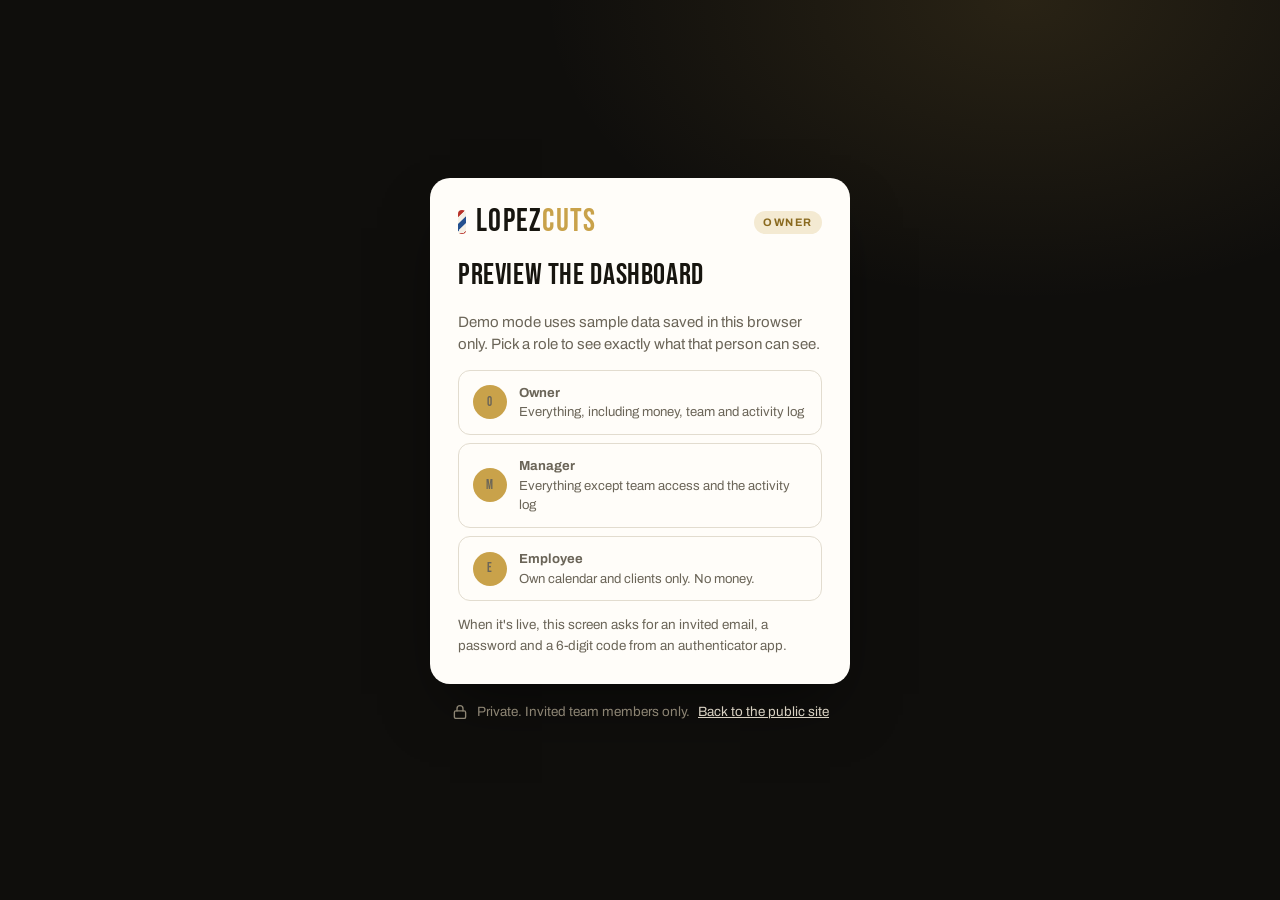
==== owner/index.html @ 8907aaf9 "Lopezcuts booking site and owner dashboard Public booking site, private owner dashboard, Supabase sc" ====
<!DOCTYPE html>
<html lang="en">
<head>
<meta charset="UTF-8">
<meta name="viewport" content="width=device-width, initial-scale=1, viewport-fit=cover">
<title>Lopezcuts Owner</title>
<meta name="claude:viewport-fit-sides" content="cover">
<meta name="robots" content="noindex, nofollow">
<meta name="referrer" content="no-referrer">
<meta name="theme-color" content="#0f0e0c">
<link rel="icon" href="data:image/svg+xml,%3Csvg xmlns='http://www.w3.org/2000/svg' viewBox='0 0 32 32'%3E%3Crect width='32' height='32' rx='7' fill='%230f0e0c'/%3E%3Ctext x='16' y='23' font-family='Impact,sans-serif' font-size='19' text-anchor='middle' fill='%23c9a24a'%3ELC%3C/text%3E%3C/svg%3E">
<link rel="preconnect" href="https://fonts.googleapis.com">
<link rel="preconnect" href="https://fonts.gstatic.com" crossorigin>
<link rel="stylesheet" href="https://fonts.googleapis.com/css2?family=Archivo:wght@400;500;600;700&family=Bebas+Neue&display=swap">
<link rel="stylesheet" href="../assets/css/owner.css">
</head>
<body>
<svg width="0" height="0" style="position:absolute" aria-hidden="true">
  <symbol id="i-today" viewBox="0 0 24 24"><circle cx="12" cy="12" r="4"/><path d="M12 2.5v2M12 19.5v2M2.5 12h2M19.5 12h2M5.3 5.3l1.4 1.4M17.3 17.3l1.4 1.4M5.3 18.7l1.4-1.4M17.3 6.7l1.4-1.4"/></symbol>
  <symbol id="i-cal" viewBox="0 0 24 24"><path d="M7 3v3M17 3v3M4 9h16M5 5h14a1 1 0 0 1 1 1v13a1 1 0 0 1-1 1H5a1 1 0 0 1-1-1V6a1 1 0 0 1 1-1Z"/></symbol>
  <symbol id="i-users" viewBox="0 0 24 24"><circle cx="9" cy="8" r="3.5"/><path d="M2.5 20c.6-3.6 3.2-5.5 6.5-5.5s5.9 1.9 6.5 5.5M16 4.8a3.5 3.5 0 0 1 0 6.4M18 14.8c2 .7 3.2 2.4 3.5 5.2"/></symbol>
  <symbol id="i-money" viewBox="0 0 24 24"><rect x="2.5" y="6" width="19" height="12" rx="2"/><circle cx="12" cy="12" r="2.6"/><path d="M6 9.5v5M18 9.5v5"/></symbol>
  <symbol id="i-star" viewBox="0 0 24 24"><path d="m12 3.5 2.6 5.3 5.9.9-4.3 4.1 1 5.8L12 16.8l-5.2 2.8 1-5.8-4.3-4.1 5.9-.9L12 3.5Z"/></symbol>
  <symbol id="i-image" viewBox="0 0 24 24"><rect x="3" y="4" width="18" height="16" rx="2"/><circle cx="9" cy="9.5" r="1.8"/><path d="m21 16-5-5-9 9"/></symbol>
  <symbol id="i-box" viewBox="0 0 24 24"><path d="m3.5 7.5 8.5-4 8.5 4v9l-8.5 4-8.5-4v-9Z"/><path d="m3.5 7.5 8.5 4 8.5-4M12 11.5v9"/></symbol>
  <symbol id="i-gear" viewBox="0 0 24 24"><circle cx="12" cy="12" r="3"/><path d="M19.4 15a1.7 1.7 0 0 0 .3 1.8l.1.1a2 2 0 1 1-2.8 2.8l-.1-.1a1.7 1.7 0 0 0-1.8-.3 1.7 1.7 0 0 0-1 1.5V21a2 2 0 1 1-4 0v-.1a1.7 1.7 0 0 0-1.1-1.5 1.7 1.7 0 0 0-1.8.3l-.1.1a2 2 0 1 1-2.8-2.8l.1-.1a1.7 1.7 0 0 0 .3-1.8 1.7 1.7 0 0 0-1.5-1H3a2 2 0 1 1 0-4h.1a1.7 1.7 0 0 0 1.5-1.1 1.7 1.7 0 0 0-.3-1.8l-.1-.1a2 2 0 1 1 2.8-2.8l.1.1a1.7 1.7 0 0 0 1.8.3H9a1.7 1.7 0 0 0 1-1.5V3a2 2 0 1 1 4 0v.1a1.7 1.7 0 0 0 1 1.5 1.7 1.7 0 0 0 1.8-.3l.1-.1a2 2 0 1 1 2.8 2.8l-.1.1a1.7 1.7 0 0 0-.3 1.8V9a1.7 1.7 0 0 0 1.5 1H21a2 2 0 1 1 0 4h-.1a1.7 1.7 0 0 0-1.5 1Z"/></symbol>
  <symbol id="i-plus" viewBox="0 0 24 24"><path d="M12 5v14M5 12h14"/></symbol>
  <symbol id="i-x" viewBox="0 0 24 24"><path d="M6 6l12 12M18 6 6 18"/></symbol>
  <symbol id="i-check" viewBox="0 0 24 24"><path d="m5 12.5 4.5 4.5L19 7.5"/></symbol>
  <symbol id="i-left" viewBox="0 0 24 24"><path d="m15 6-6 6 6 6"/></symbol>
  <symbol id="i-right" viewBox="0 0 24 24"><path d="m9 6 6 6-6 6"/></symbol>
  <symbol id="i-msg" viewBox="0 0 24 24"><path d="M4 5h16v11H8l-4 4V5Z"/></symbol>
  <symbol id="i-copy" viewBox="0 0 24 24"><rect x="8" y="8" width="12" height="12" rx="2"/><path d="M16 8V5a1 1 0 0 0-1-1H5a1 1 0 0 0-1 1v10a1 1 0 0 0 1 1h3"/></symbol>
  <symbol id="i-lock" viewBox="0 0 24 24"><rect x="4.5" y="10.5" width="15" height="10" rx="2"/><path d="M8 10.5V7.5a4 4 0 0 1 8 0v3"/></symbol>
  <symbol id="i-shield" viewBox="0 0 24 24"><path d="M12 3 4.5 6v5.5c0 4.5 3.2 8 7.5 9.5 4.3-1.5 7.5-5 7.5-9.5V6L12 3Z"/><path d="m9 12 2 2 4-4"/></symbol>
  <symbol id="i-out" viewBox="0 0 24 24"><path d="M15 4h4a1 1 0 0 1 1 1v14a1 1 0 0 1-1 1h-4M10 17l5-5-5-5M15 12H4"/></symbol>
  <symbol id="i-search" viewBox="0 0 24 24"><circle cx="11" cy="11" r="6.5"/><path d="m20 20-4.2-4.2"/></symbol>
  <symbol id="i-alert" viewBox="0 0 24 24"><path d="M12 4 2.5 20h19L12 4Z"/><path d="M12 10v4M12 17v.1"/></symbol>
  <symbol id="i-down" viewBox="0 0 24 24"><path d="M12 4v12M6 11l6 6 6-6M5 20h14"/></symbol>
  <symbol id="i-up" viewBox="0 0 24 24"><path d="m6 15 6-6 6 6"/></symbol>
  <symbol id="i-dn" viewBox="0 0 24 24"><path d="m6 9 6 6 6-6"/></symbol>
  <symbol id="i-cake" viewBox="0 0 24 24"><path d="M4 21h16v-8a2 2 0 0 0-2-2H6a2 2 0 0 0-2 2v8ZM4 16c2 1.5 3 1.5 4 0s2-1.5 4 0 3 1.5 4 0 2-1.5 4 0M12 11V7M12 4.5v.1"/></symbol>
  <symbol id="i-trash" viewBox="0 0 24 24"><path d="M4 7h16M10 11v6M14 11v6M6 7l1 13h10l1-13M9 7V4h6v3"/></symbol>
  <symbol id="i-clock" viewBox="0 0 24 24"><circle cx="12" cy="12" r="8.5"/><path d="M12 7.5V12l3 2"/></symbol>
  <symbol id="i-menu" viewBox="0 0 24 24"><path d="M4 7h16M4 12h16M4 17h16"/></symbol>
</svg>

<!-- AUTH -->
<div class="auth" id="auth" hidden>
  <div class="auth-card">
    <div class="auth-brand"><span class="pole-mini" aria-hidden="true"></span>Lopez<b>cuts</b><span class="auth-tag">Owner</span></div>
    <div id="authBody"></div>
  </div>
  <p class="auth-foot"><svg class="ic"><use href="#i-lock"/></svg>Private. Invited team members only. <a href="../">Back to the public site</a></p>
</div>

<!-- APP -->
<div class="app" id="app" hidden>
  <aside class="side" id="side">
    <div class="side-brand"><span class="pole-mini" aria-hidden="true"></span>Lopez<b>cuts</b></div>
    <nav class="side-nav" id="sideNav" aria-label="Sections"></nav>
    <div class="side-me" id="sideMe"></div>
  </aside>
  <div class="main">
    <header class="top">
      <div class="top-left">
        <h1 id="viewTitle">Today</h1>
        <span class="top-date" id="topDate"></span>
      </div>
      <div class="top-right">
        <label class="search" for="globalSearch"><svg class="ic"><use href="#i-search"/></svg><input id="globalSearch" type="search" placeholder="Find a client" autocomplete="off"></label>
        <button class="btn gold" type="button" id="newBooking"><svg class="ic"><use href="#i-plus"/></svg><span>New booking</span></button>
      </div>
    </header>
    <div class="banner" id="banner" hidden></div>
    <main class="view" id="view" tabindex="-1"></main>
  </div>
  <nav class="tabbar" id="tabbar" aria-label="Sections"></nav>
</div>

<dialog class="modal" id="modal"><div class="modal-card"><div class="modal-head"><h2 id="modalTitle"></h2><button class="icon-btn" type="button" id="modalClose" aria-label="Close"><svg class="ic"><use href="#i-x"/></svg></button></div><div class="modal-body" id="modalBody"></div></div></dialog>
<dialog class="drawer" id="drawer"><div class="drawer-card"><div class="modal-head"><h2 id="drawerTitle"></h2><button class="icon-btn" type="button" id="drawerClose" aria-label="Close"><svg class="ic"><use href="#i-x"/></svg></button></div><div class="drawer-body" id="drawerBody"></div></div></dialog>
<div class="toast" id="toast" role="status" hidden></div>

<script src="../assets/js/config.js"></script>
<script src="../assets/js/api.js"></script>
<script src="../assets/js/owner.js"></script>
</body>
</html>
---- assets/css/owner.css ----
/* Lopezcuts owner dashboard
   Layout: dark sidebar (desktop) / bottom tab bar (phone), a sticky top bar,
   and one scrolling work area. Drawers slide in from the right for details. */
:root {
  --bg: #f1eee7; --surface: #fffdf9; --surface-2: #f7f3ea; --ink: #17150f; --muted: #6b6558; --line: #e2dccf;
  --side: #0f0e0c; --side-2: #1b1915; --side-text: #d9d2c3; --side-muted: #8d8574;
  --gold: #c9a24a; --gold-hi: #e3c47a; --gold-text: #8a6a1f; --gold-soft: #f4ead2; --on-gold: #17130a;
  --good: #2b7a4b; --good-soft: #e0f0e6; --warn: #9a6300; --warn-soft: #fbefd6; --bad: #b0372b; --bad-soft: #f8e1de; --info: #2c5a94; --info-soft: #e1eaf6;
  --open: #fffdf9; --closed: #ece7dc;
  --shadow: 0 1px 2px rgb(30 24 10 / 5%), 0 8px 24px rgb(30 24 10 / 7%);
  --display: 'Bebas Neue', 'Oswald', Impact, 'Arial Narrow', sans-serif;
  --body: 'Archivo', system-ui, -apple-system, 'Segoe UI', Roboto, sans-serif;
  --ease: cubic-bezier(.2, .7, .2, 1);
  color-scheme: light;
}
@media (prefers-color-scheme: dark) { :root:not([data-theme="light"]) {
  --bg: #100f0d; --surface: #1a1915; --surface-2: #211f1a; --ink: #f0ebe0; --muted: #a39c8d; --line: #2e2b25;
  --gold-text: #dcbb6b; --gold-soft: #33291a;
  --good: #67c48e; --good-soft: #1a2e22; --warn: #e4a948; --warn-soft: #33270f; --bad: #ec7366; --bad-soft: #351b18; --info: #86aee6; --info-soft: #1a2638;
  --open: #1a1915; --closed: #131210; --shadow: 0 1px 2px rgb(0 0 0 / 30%), 0 10px 26px rgb(0 0 0 / 35%); color-scheme: dark; } }
:root[data-theme="dark"] {
  --bg: #100f0d; --surface: #1a1915; --surface-2: #211f1a; --ink: #f0ebe0; --muted: #a39c8d; --line: #2e2b25;
  --gold-text: #dcbb6b; --gold-soft: #33291a;
  --good: #67c48e; --good-soft: #1a2e22; --warn: #e4a948; --warn-soft: #33270f; --bad: #ec7366; --bad-soft: #351b18; --info: #86aee6; --info-soft: #1a2638;
  --open: #1a1915; --closed: #131210; --shadow: 0 1px 2px rgb(0 0 0 / 30%), 0 10px 26px rgb(0 0 0 / 35%); color-scheme: dark; }

*, *::before, *::after { box-sizing: border-box; }
html, body { height: 100%; }
body { margin: 0; background: var(--bg); color: var(--ink); font: 400 15px/1.5 var(--body); -webkit-font-smoothing: antialiased; }
body::before { content: ""; position: fixed; inset: 0 0 auto; height: env(safe-area-inset-top, 0px); z-index: 60; background: var(--side); }
[hidden] { display: none !important; }
h1, h2, h3 { margin: 0; font-weight: 400; font-family: var(--display); letter-spacing: .02em; line-height: 1; text-wrap: balance; }
p { margin: 0; }
a { color: var(--gold-text); }
button { font: inherit; color: inherit; }
:focus-visible { outline: 2px solid var(--gold); outline-offset: 2px; border-radius: 6px; }
.ic { width: 18px; height: 18px; fill: none; stroke: currentColor; stroke-width: 1.8; stroke-linecap: round; stroke-linejoin: round; flex: none; }
.num { font-variant-numeric: tabular-nums; }
.muted { color: var(--muted); }
.small { font-size: .84rem; }
.pole-mini { width: 8px; height: 24px; border-radius: 4px; display: inline-block; background: repeating-linear-gradient(135deg, #b8322a 0 5px, #f4f0e6 5px 10px, #24508f 10px 15px, #f4f0e6 15px 20px); background-size: 100% 23.1px; animation: pole 1.6s linear infinite; }
@keyframes pole { to { background-position: 0 23.1px; } }

/* ---------- Buttons & inputs ---------- */
.btn { display: inline-flex; align-items: center; justify-content: center; gap: 8px; border: 1px solid var(--line); background: var(--surface); color: var(--ink); font-weight: 600; font-size: .9rem; padding: 9px 14px; border-radius: 10px; cursor: pointer; text-decoration: none; white-space: nowrap; transition: background-color .15s, border-color .15s, transform .15s var(--ease); }
.btn:hover { border-color: var(--gold); }
.btn:active { transform: scale(.98); }
.btn[disabled] { opacity: .5; cursor: not-allowed; }
.btn.gold { background: var(--gold); border-color: var(--gold); color: var(--on-gold); }
.btn.gold:hover { background: var(--gold-hi); border-color: var(--gold-hi); }
.btn.dark { background: var(--ink); color: var(--bg); border-color: var(--ink); }
.btn.ghost { background: transparent; border-color: transparent; }
.btn.ghost:hover { background: var(--surface-2); border-color: var(--line); }
.btn.danger { color: var(--bad); }
.btn.danger.armed { background: var(--bad); border-color: var(--bad); color: #fff; }
.btn.good { color: var(--good); }
.btn.sm { padding: 6px 10px; font-size: .82rem; border-radius: 8px; }
.btn.block { width: 100%; }
.icon-btn { width: 36px; height: 36px; border-radius: 10px; border: 1px solid var(--line); background: var(--surface); display: grid; place-items: center; cursor: pointer; flex: none; color: var(--ink); }
.icon-btn:hover { border-color: var(--gold); }
.f { display: grid; gap: 5px; font-size: .82rem; font-weight: 600; color: var(--muted); min-width: 0; }
.f input, .f select, .f textarea, input.inp, select.inp { font: 400 .95rem/1.3 var(--body); color: var(--ink); background: var(--surface); border: 1px solid var(--line); border-radius: 10px; padding: 10px 12px; width: 100%; min-width: 0; transition: border-color .15s, box-shadow .15s; }
.f input:focus, .f select:focus, .f textarea:focus, .inp:focus { outline: none; border-color: var(--gold); box-shadow: 0 0 0 3px rgb(201 162 74 / 20%); }
.f textarea { min-height: 80px; resize: vertical; }
.f .hint { font-weight: 400; font-size: .78rem; }
.row { display: flex; gap: 10px; flex-wrap: wrap; align-items: center; }
.row > .f { flex: 1 1 140px; }
.between { justify-content: space-between; }
.stack { display: grid; gap: 12px; }
.grid2 { display: grid; grid-template-columns: minmax(0, 1.35fr) minmax(0, 1fr); gap: 18px; align-items: start; }
.grid3 { display: grid; grid-template-columns: repeat(3, minmax(0, 1fr)); gap: 18px; align-items: start; }
@media (max-width: 1080px) { .grid2, .grid3 { grid-template-columns: minmax(0, 1fr); } }
.toggle { display: inline-flex; align-items: center; gap: 10px; cursor: pointer; font-weight: 500; color: var(--ink); font-size: .9rem; }
.toggle input { appearance: none; width: 38px; height: 22px; border-radius: 999px; background: var(--line); position: relative; cursor: pointer; transition: background-color .2s; flex: none; margin: 0; }
.toggle input::after { content: ""; position: absolute; top: 3px; left: 3px; width: 16px; height: 16px; border-radius: 50%; background: #fff; transition: transform .2s var(--ease); box-shadow: 0 1px 2px rgb(0 0 0 / 25%); }
.toggle input:checked { background: var(--gold); }
.toggle input:checked::after { transform: translateX(16px); }
.chips { display: flex; flex-wrap: wrap; gap: 6px; }
.chip { border: 1px solid var(--line); background: var(--surface); padding: 6px 12px; border-radius: 999px; font-size: .84rem; font-weight: 600; cursor: pointer; color: var(--ink); transition: background-color .15s, border-color .15s; }
.chip:hover { border-color: var(--gold); }
.chip[aria-pressed="true"] { background: var(--ink); color: var(--bg); border-color: var(--ink); }
.chip .ct { opacity: .6; margin-left: 4px; font-weight: 500; }

/* ---------- Pills ---------- */
.pill { display: inline-flex; align-items: center; gap: 5px; font-size: .72rem; font-weight: 700; letter-spacing: .04em; text-transform: uppercase; padding: 4px 8px; border-radius: 999px; background: var(--surface-2); color: var(--muted); white-space: nowrap; }
.pill::before { content: ""; width: 6px; height: 6px; border-radius: 50%; background: currentColor; }
.pill.booked { background: var(--info-soft); color: var(--info); }
.pill.confirmed { background: var(--good-soft); color: var(--good); }
.pill.completed { background: var(--surface-2); color: var(--muted); }
.pill.no_show { background: var(--bad-soft); color: var(--bad); }
.pill.cancelled { background: var(--surface-2); color: var(--muted); text-decoration: line-through; }
.pill.gold { background: var(--gold-soft); color: var(--gold-text); }
.pill.warn { background: var(--warn-soft); color: var(--warn); }
.pill.plain::before { display: none; }

/* ---------- Auth ---------- */
.auth { min-height: 100%; display: flex; flex-direction: column; align-items: center; justify-content: center; gap: 18px; padding: 32px max(16px, env(safe-area-inset-right, 0px)) 32px max(16px, env(safe-area-inset-left, 0px)); background: radial-gradient(800px 500px at 80% 0%, rgb(201 162 74 / 14%), transparent 60%), var(--side); color: var(--side-text); }
.auth-card { width: min(420px, 100%); background: var(--surface); color: var(--ink); border-radius: 20px; padding: 28px; box-shadow: 0 30px 60px -20px rgb(0 0 0 / 60%); animation: rise .5s var(--ease); }
@keyframes rise { from { opacity: 0; transform: translateY(16px); } }
.auth-brand { display: flex; align-items: center; gap: 10px; font: 400 2rem/1 var(--display); letter-spacing: .04em; margin-bottom: 22px; }
.auth-brand b { color: var(--gold); font-weight: 400; margin-left: -10px; }
.auth-tag { margin-left: auto; font: 700 .68rem/1 var(--body); letter-spacing: .14em; text-transform: uppercase; background: var(--gold-soft); color: var(--gold-text); padding: 6px 9px; border-radius: 999px; }
.auth h2 { font-size: 1.9rem; margin-bottom: 6px; }
.auth-card .stack { gap: 14px; }
.auth-foot { display: flex; align-items: center; gap: 8px; font-size: .84rem; color: var(--side-muted); text-align: center; flex-wrap: wrap; justify-content: center; }
.auth-foot a { color: var(--side-text); }
.err { background: var(--bad-soft); color: var(--bad); padding: 10px 12px; border-radius: 10px; font-size: .88rem; font-weight: 500; }
.okmsg { background: var(--good-soft); color: var(--good); padding: 10px 12px; border-radius: 10px; font-size: .88rem; font-weight: 500; }
.role-pick { display: grid; gap: 8px; }
.role-pick button { display: flex; gap: 12px; align-items: center; text-align: left; border: 1px solid var(--line); background: var(--surface); padding: 12px 14px; border-radius: 12px; cursor: pointer; transition: border-color .15s, transform .15s var(--ease); }
.role-pick button:hover { border-color: var(--gold); transform: translateY(-1px); }
.role-pick b { display: block; }
.role-pick span { font-size: .82rem; color: var(--muted); }
.qr { display: grid; place-items: center; background: #fff; border-radius: 14px; padding: 12px; border: 1px solid var(--line); }
.qr img { width: 180px; height: 180px; }
.secret { font: 600 .85rem/1.4 ui-monospace, Menlo, Consolas, monospace; word-break: break-all; background: var(--surface-2); padding: 8px 10px; border-radius: 8px; }
.code-input { font: 600 1.6rem/1 ui-monospace, Menlo, Consolas, monospace !important; letter-spacing: .4em; text-align: center; }
.divider { display: flex; align-items: center; gap: 10px; color: var(--muted); font-size: .8rem; }
.divider::before, .divider::after { content: ""; height: 1px; background: var(--line); flex: 1; }

/* ---------- Shell ---------- */
.app { display: grid; grid-template-columns: 232px minmax(0, 1fr); min-height: 100%; }
.side { position: sticky; top: 0; height: 100vh; height: 100dvh; background: var(--side); color: var(--side-text); display: flex; flex-direction: column; padding: calc(20px + env(safe-area-inset-top, 0px)) 14px 16px max(14px, env(safe-area-inset-left, 0px)); }
.side-brand { display: flex; align-items: center; gap: 10px; font: 400 1.8rem/1 var(--display); letter-spacing: .04em; padding: 0 8px 22px; color: #f3efe6; }
.side-brand b { color: var(--gold); font-weight: 400; margin-left: -10px; }
.side-nav { display: grid; gap: 2px; }
.side-nav button { display: flex; align-items: center; gap: 12px; width: 100%; background: none; border: 0; color: var(--side-muted); padding: 10px 10px; border-radius: 10px; cursor: pointer; font-weight: 500; font-size: .93rem; text-align: left; transition: background-color .15s, color .15s; position: relative; }
.side-nav button:hover { color: #f3efe6; background: var(--side-2); }
.side-nav button[aria-current="page"] { color: #f3efe6; background: var(--side-2); }
.side-nav button[aria-current="page"]::before { content: ""; position: absolute; left: -14px; top: 9px; bottom: 9px; width: 3px; border-radius: 0 3px 3px 0; background: var(--gold); }
.side-nav button[aria-current="page"] .ic { color: var(--gold); }
.side-nav .count { margin-left: auto; background: var(--gold); color: var(--on-gold); font-size: .7rem; font-weight: 700; border-radius: 999px; padding: 1px 7px; }
.side-me { margin-top: auto; border-top: 1px solid #2a2722; padding-top: 14px; display: grid; gap: 10px; }
.me-row { display: flex; align-items: center; gap: 10px; padding: 0 6px; min-width: 0; }
.avatar { width: 34px; height: 34px; border-radius: 50%; display: grid; place-items: center; background: var(--gold); color: var(--on-gold); font: 400 1.05rem/1 var(--display); flex: none; letter-spacing: .02em; }
.me-row .nm { color: #f3efe6; font-weight: 600; font-size: .88rem; overflow: hidden; text-overflow: ellipsis; white-space: nowrap; }
.me-row .rl { font-size: .74rem; color: var(--side-muted); text-transform: capitalize; }
.side-me .btn { background: transparent; border-color: #2e2b25; color: var(--side-text); }
.side-me .btn:hover { border-color: var(--gold); }

.main { min-width: 0; display: flex; flex-direction: column; }
.top { position: sticky; top: env(safe-area-inset-top, 0px); z-index: 20; display: flex; align-items: center; justify-content: space-between; gap: 14px; padding: 14px max(22px, env(safe-area-inset-right, 0px)) 14px 22px; background: color-mix(in srgb, var(--bg) 88%, transparent); backdrop-filter: blur(12px); -webkit-backdrop-filter: blur(12px); border-bottom: 1px solid var(--line); }
.top-left { display: flex; align-items: baseline; gap: 12px; min-width: 0; }
.top h1 { font-size: 2.1rem; }
.top-date { color: var(--muted); font-size: .88rem; white-space: nowrap; }
.top-right { display: flex; align-items: center; gap: 10px; }
.search { display: flex; align-items: center; gap: 8px; background: var(--surface); border: 1px solid var(--line); border-radius: 10px; padding: 0 10px; color: var(--muted); }
.search input { border: 0; background: transparent; padding: 9px 0; font: inherit; color: var(--ink); width: 200px; outline: none; }
.search:focus-within { border-color: var(--gold); }
.banner { margin: 14px 22px 0; padding: 10px 14px; border-radius: 12px; background: var(--gold-soft); color: var(--gold-text); font-size: .86rem; display: flex; align-items: center; gap: 10px; flex-wrap: wrap; }
.banner .btn { margin-left: auto; }
.view { padding: 20px max(22px, env(safe-area-inset-right, 0px)) 40px 22px; outline: none; animation: viewin .35s var(--ease); }
@keyframes viewin { from { opacity: 0; transform: translateY(8px); } }
.tabbar { display: none; }

@media (max-width: 860px) {
  .app { grid-template-columns: minmax(0, 1fr); }
  .side { display: none; }
  .top { padding: 10px max(16px, env(safe-area-inset-right, 0px)) 10px max(16px, env(safe-area-inset-left, 0px)); }
  .top h1 { font-size: 1.7rem; }
  .top-date { display: none; }
  .search { display: none; }
  .btn#newBooking span { display: none; }
  .view { padding: 16px max(16px, env(safe-area-inset-right, 0px)) calc(90px + env(safe-area-inset-bottom, 0px)) max(16px, env(safe-area-inset-left, 0px)); }
  .banner { margin: 12px 16px 0; }
  .tabbar { display: flex; position: fixed; z-index: 30; left: 0; right: 0; bottom: 0; background: var(--side); padding: 6px max(6px, env(safe-area-inset-right, 0px)) calc(6px + env(safe-area-inset-bottom, 0px)) max(6px, env(safe-area-inset-left, 0px)); overflow-x: auto; scrollbar-width: none; }
  .tabbar button { flex: 1 0 64px; display: flex; flex-direction: column; align-items: center; gap: 3px; background: none; border: 0; color: var(--side-muted); font-size: .66rem; font-weight: 600; padding: 6px 2px; border-radius: 10px; cursor: pointer; }
  .tabbar button[aria-current="page"] { color: var(--gold); background: var(--side-2); }
  .tabbar .ic { width: 20px; height: 20px; }
}

/* ---------- Cards ---------- */
.card { background: var(--surface); border: 1px solid var(--line); border-radius: 16px; padding: 18px; min-width: 0; }
.card-h { display: flex; align-items: center; justify-content: space-between; gap: 10px; margin-bottom: 12px; flex-wrap: wrap; }
.card-h h2 { font-size: 1.55rem; }
.card-h .sub { font-size: .82rem; color: var(--muted); }
.hint { font-size: .84rem; color: var(--muted); }
.empty { padding: 22px; text-align: center; color: var(--muted); border: 1px dashed var(--line); border-radius: 12px; font-size: .9rem; }
.section-gap { display: grid; gap: 18px; }

/* KPIs */
.kpis { display: grid; grid-template-columns: repeat(4, minmax(0, 1fr)); gap: 12px; margin-bottom: 18px; }
.kpi { background: var(--surface); border: 1px solid var(--line); border-radius: 16px; padding: 16px; display: grid; gap: 4px; position: relative; overflow: hidden; min-width: 0; }
.kpi.hero { background: var(--side); color: #f3efe6; border-color: var(--side); }
.kpi.hero .lbl, .kpi.hero .sub { color: var(--side-muted); }
.kpi.hero .val { color: var(--gold); }
.kpi .lbl { font-size: .76rem; font-weight: 700; letter-spacing: .08em; text-transform: uppercase; color: var(--muted); }
.kpi .val { font: 400 2.3rem/1 var(--display); letter-spacing: .02em; font-variant-numeric: tabular-nums; }
.kpi .sub { font-size: .8rem; color: var(--muted); }
.kpi .delta { font-weight: 700; }
.kpi .delta.up { color: var(--good); } .kpi .delta.down { color: var(--bad); }
.kpi svg.spark { position: absolute; right: 12px; top: 14px; width: 74px; height: 28px; }
@media (max-width: 1080px) { .kpis { grid-template-columns: repeat(2, minmax(0, 1fr)); } }

/* Today timeline */
.timeline { display: grid; gap: 10px; }
.appt { display: grid; grid-template-columns: 70px minmax(0, 1fr) auto; gap: 14px; align-items: start; padding: 14px; border: 1px solid var(--line); border-radius: 14px; background: var(--surface); transition: border-color .15s, transform .15s var(--ease), box-shadow .15s; cursor: pointer; position: relative; }
.appt:hover { border-color: var(--gold); box-shadow: var(--shadow); }
.appt.past { opacity: .62; }
.appt.now { border-color: var(--gold); box-shadow: 0 0 0 3px rgb(201 162 74 / 18%); }
.appt .tm { font: 400 1.5rem/1 var(--display); letter-spacing: .02em; }
.appt .tm small { display: block; font: 500 .74rem/1.4 var(--body); color: var(--muted); letter-spacing: 0; }
.appt .who { font-weight: 700; display: flex; align-items: center; gap: 8px; flex-wrap: wrap; }
.appt .what { font-size: .86rem; color: var(--muted); }
.appt .note { font-size: .82rem; margin-top: 6px; background: var(--surface-2); padding: 6px 9px; border-radius: 8px; color: var(--ink); }
.appt .acts { display: flex; gap: 6px; flex-wrap: wrap; justify-content: flex-end; margin-top: 10px; grid-column: 2 / -1; }
.appt .right { text-align: right; display: grid; gap: 6px; justify-items: end; }
.appt .price { font: 400 1.4rem/1 var(--display); }
@media (max-width: 560px) { .appt { grid-template-columns: 56px minmax(0, 1fr); } .appt .right { grid-column: 2; justify-items: start; text-align: left; grid-row: 2; } .appt .acts { justify-content: flex-start; } }
.nowline { display: flex; align-items: center; gap: 8px; color: var(--bad); font-size: .74rem; font-weight: 700; letter-spacing: .08em; text-transform: uppercase; }
.nowline::after { content: ""; flex: 1; height: 2px; background: var(--bad); border-radius: 2px; }

.next-up { background: var(--side); color: #f3efe6; border-color: var(--side); }
.next-up .card-h h2 { color: #f3efe6; }
.next-up .big { font: 400 3rem/1 var(--display); color: var(--gold); letter-spacing: .02em; }
.next-up .muted { color: var(--side-muted); }
.next-up .btn { background: transparent; color: #f3efe6; border-color: #3a362f; }
.next-up .btn.gold { background: var(--gold); color: var(--on-gold); border-color: var(--gold); }

.reminder { border: 1px solid var(--line); border-radius: 12px; padding: 12px; display: grid; gap: 8px; }
.reminder.sent { opacity: .6; }
.reminder { min-width: 0; }
.reminder .msg { white-space: pre-wrap; overflow-wrap: anywhere; font-size: .84rem; background: var(--surface-2); border-radius: 10px; padding: 10px; line-height: 1.45; display: -webkit-box; -webkit-line-clamp: 3; -webkit-box-orient: vertical; overflow: hidden; cursor: pointer; }
.reminder .msg.open { -webkit-line-clamp: unset; display: block; }
.alert { display: flex; gap: 10px; align-items: flex-start; padding: 10px 12px; border-radius: 10px; font-size: .88rem; }
.alert .ic { margin-top: 1px; }
.alert.bad { background: var(--bad-soft); color: var(--bad); }
.alert.warn { background: var(--warn-soft); color: var(--warn); }
.alert.good { background: var(--good-soft); color: var(--good); }
.alert.info { background: var(--info-soft); color: var(--info); }
.alert button { margin-left: auto; }

/* Calendar */
.cal-bar { display: flex; align-items: center; gap: 10px; margin-bottom: 14px; flex-wrap: wrap; }
.cal-bar h2 { font-size: 1.7rem; margin-right: auto; }
.cal { background: var(--surface); border: 1px solid var(--line); border-radius: 16px; overflow: hidden; }
.cal-scroll { overflow-x: auto; }
.cal-grid { display: grid; min-width: 720px; }
.cal-grid.one { min-width: 0; }
.cal-head { display: contents; }
.cal-head > div { position: sticky; top: 0; z-index: 3; background: var(--surface); border-bottom: 1px solid var(--line); padding: 10px 8px; text-align: center; }
.cal-head .dw { font-size: .72rem; font-weight: 700; letter-spacing: .1em; text-transform: uppercase; color: var(--muted); }
.cal-head .dn { font: 400 1.6rem/1 var(--display); }
.cal-head .today .dn { color: var(--on-gold); background: var(--gold); border-radius: 8px; padding: 2px 8px; display: inline-block; }
.cal-head .cnt { font-size: .72rem; color: var(--muted); }
.cal-times { position: relative; border-right: 1px solid var(--line); }
.cal-times span { position: absolute; right: 8px; font-size: .72rem; color: var(--muted); transform: translateY(-50%); font-variant-numeric: tabular-nums; }
.cal-col { position: relative; border-right: 1px solid var(--line); background: var(--closed); cursor: copy; }
.cal-col:last-child { border-right: 0; }
.cal-col .open { position: absolute; left: 0; right: 0; background: var(--open); }
.cal-col .hr { position: absolute; left: 0; right: 0; border-top: 1px solid var(--line); opacity: .7; pointer-events: none; }
.cal-col .hr.half { border-top-style: dashed; opacity: .35; }
.cal-col .off { position: absolute; left: 0; right: 0; background: repeating-linear-gradient(135deg, transparent 0 7px, color-mix(in srgb, var(--muted) 18%, transparent) 7px 8px); border-left: 3px solid var(--muted); padding: 4px 6px; font-size: .72rem; color: var(--muted); font-weight: 600; overflow: hidden; }
.cal-col .now { position: absolute; left: 0; right: 0; height: 2px; background: var(--bad); z-index: 2; pointer-events: none; }
.cal-col .now::before { content: ""; position: absolute; left: -4px; top: -4px; width: 10px; height: 10px; border-radius: 50%; background: var(--bad); }
.blk { position: absolute; left: 4px; right: 4px; border-radius: 9px; padding: 5px 8px; font-size: .76rem; line-height: 1.25; overflow: hidden; cursor: pointer; border: 1px solid transparent; border-left: 4px solid var(--c, var(--gold)); background: color-mix(in srgb, var(--c, var(--gold)) 16%, var(--surface)); color: var(--ink); z-index: 1; transition: transform .15s var(--ease), box-shadow .15s; }
.blk:hover { transform: translateY(-1px); box-shadow: var(--shadow); z-index: 4; }
.blk b { display: block; white-space: nowrap; overflow: hidden; text-overflow: ellipsis; font-size: .8rem; }
.blk span { color: var(--muted); display: block; white-space: nowrap; overflow: hidden; text-overflow: ellipsis; }
.blk.confirmed { border-color: color-mix(in srgb, var(--good) 40%, transparent); }
.blk.completed { opacity: .58; }
.blk.no_show { background: var(--bad-soft); border-left-color: var(--bad); }
.blk.cancelled { display: none; }
.legend { display: flex; gap: 14px; flex-wrap: wrap; font-size: .78rem; color: var(--muted); margin-top: 10px; }
.legend i { display: inline-block; width: 10px; height: 10px; border-radius: 3px; margin-right: 6px; vertical-align: -1px; }

/* Tables / lists */
.tbl-wrap { overflow-x: auto; border: 1px solid var(--line); border-radius: 14px; background: var(--surface); }
table { width: 100%; border-collapse: collapse; font-size: .9rem; }
th { text-align: left; font-size: .72rem; font-weight: 700; letter-spacing: .08em; text-transform: uppercase; color: var(--muted); padding: 11px 12px; border-bottom: 1px solid var(--line); white-space: nowrap; background: var(--surface-2); }
td { padding: 11px 12px; border-bottom: 1px solid var(--line); vertical-align: middle; }
tr:last-child td { border-bottom: 0; }
tbody tr.click { cursor: pointer; transition: background-color .12s; }
tbody tr.click:hover { background: var(--surface-2); }
td.r, th.r { text-align: right; }
td input.inp { padding: 7px 9px; width: 90px; }
.client-cell { display: flex; align-items: center; gap: 10px; min-width: 180px; }
.client-cell .avatar { width: 30px; height: 30px; font-size: .95rem; }
.list { display: grid; }
.li { display: flex; align-items: center; gap: 12px; padding: 11px 2px; border-bottom: 1px solid var(--line); min-width: 0; }
.li:last-child { border-bottom: 0; }
.li .main { flex: 1; min-width: 0; }
.li .t { font-weight: 600; overflow: hidden; text-overflow: ellipsis; white-space: nowrap; }
.li .s { font-size: .8rem; color: var(--muted); }

/* Money */
.chart { width: 100%; height: 240px; }
.chart text { fill: var(--muted); font-size: 11px; font-family: var(--body); }
.chart .grid line { stroke: var(--line); }
.bar-track { height: 8px; background: var(--surface-2); border-radius: 999px; overflow: hidden; }
.bar-fill { height: 100%; background: var(--gold); border-radius: 999px; transition: width .8s var(--ease); }
.bar-fill.over { background: var(--bad); }
.hbar { display: grid; grid-template-columns: 90px minmax(0, 1fr) 70px; gap: 10px; align-items: center; font-size: .86rem; }
.chart-legend { display: flex; gap: 16px; font-size: .8rem; color: var(--muted); margin-top: 6px; }
.chart-legend i { display: inline-block; width: 10px; height: 10px; border-radius: 3px; margin-right: 6px; vertical-align: -1px; }

/* Reviews */
.rev { border: 1px solid var(--line); border-radius: 14px; padding: 14px; display: grid; gap: 8px; background: var(--surface); }
.rev .stars { color: var(--gold); letter-spacing: 2px; }
.rev q { font: 400 1.35rem/1.1 var(--display); letter-spacing: .02em; }
.rev-grid { display: grid; grid-template-columns: repeat(auto-fill, minmax(280px, 1fr)); gap: 12px; }
.big-rating { display: flex; align-items: center; gap: 14px; }
.big-rating .n { font: 400 3.6rem/1 var(--display); }

/* Portfolio */
.pf-grid { display: grid; grid-template-columns: repeat(auto-fill, minmax(200px, 1fr)); gap: 14px; }
.pf { border: 1px solid var(--line); border-radius: 14px; overflow: hidden; background: var(--surface); display: grid; }
.pf .img { aspect-ratio: 4 / 5; background: linear-gradient(160deg, #3b3427, #15130f); position: relative; display: grid; place-items: center; color: #d9cfb9; max-width: 100%; }
.pf .img img { width: 100%; height: 100%; object-fit: cover; position: absolute; inset: 0; }
.pf .img .ph { font: 400 2.2rem/1 var(--display); opacity: .25; }
.pf .img .badge { position: absolute; top: 8px; left: 8px; font-size: .66rem; font-weight: 700; letter-spacing: .1em; text-transform: uppercase; background: rgb(0 0 0 / 55%); color: #f0e6cf; padding: 4px 8px; border-radius: 999px; }
.pf .body { padding: 10px; display: grid; gap: 8px; }
.pf .tools { display: flex; gap: 4px; flex-wrap: wrap; }
.upload { position: relative; overflow: hidden; }
.upload input { position: absolute; inset: 0; opacity: 0; cursor: pointer; }

/* Settings */
.tabs { display: flex; gap: 4px; border-bottom: 1px solid var(--line); margin-bottom: 18px; overflow-x: auto; scrollbar-width: thin; }
.tabs button { background: none; border: 0; padding: 10px 14px; font-weight: 600; color: var(--muted); cursor: pointer; border-bottom: 2px solid transparent; margin-bottom: -1px; white-space: nowrap; }
.tabs button[aria-selected="true"] { color: var(--ink); border-bottom-color: var(--gold); }
.hours-row { display: grid; grid-template-columns: 110px auto minmax(0, 1fr); gap: 12px; align-items: center; padding: 8px 0; border-bottom: 1px solid var(--line); }
.hours-row:last-child { border-bottom: 0; }
.hours-row .times { display: flex; gap: 8px; align-items: center; flex-wrap: wrap; }
.hours-row input[type="time"] { width: 130px; }
@media (max-width: 560px) { .hours-row { grid-template-columns: 1fr auto; } .hours-row .times { grid-column: 1 / -1; } }
.audit { font-size: .84rem; }
.audit .li .s { font-family: ui-monospace, Menlo, Consolas, monospace; font-size: .74rem; }

/* Modal + drawer */
dialog { border: 0; padding: 0; color: inherit; background: transparent; max-width: none; max-height: none; }
dialog::backdrop { background: rgb(8 7 6 / 55%); backdrop-filter: blur(3px); }
.modal { width: min(560px, calc(100vw - 24px)); margin: auto; }
.modal.wide { width: min(760px, calc(100vw - 24px)); }
.modal[open] { animation: pop .3s var(--ease); }
@keyframes pop { from { opacity: 0; transform: translateY(14px) scale(.98); } }
.modal-card, .drawer-card { background: var(--bg); border-radius: 18px; box-shadow: 0 30px 60px -20px rgb(0 0 0 / 50%); display: flex; flex-direction: column; max-height: calc(100dvh - 32px); }
.modal-head { display: flex; align-items: center; justify-content: space-between; gap: 12px; padding: 18px 20px 12px; border-bottom: 1px solid var(--line); }
.modal-head h2 { font-size: 1.8rem; }
.modal-body, .drawer-body { padding: 18px 20px 22px; overflow-y: auto; display: grid; gap: 14px; }
.drawer { margin: 0 0 0 auto; height: 100dvh; max-height: 100dvh; width: min(520px, 100vw); }
.drawer[open] { animation: slide .35s var(--ease); }
@keyframes slide { from { transform: translateX(40px); opacity: 0; } }
.drawer-card { height: 100%; max-height: 100%; border-radius: 18px 0 0 18px; padding-top: env(safe-area-inset-top, 0px); }
@media (max-width: 600px) { .drawer-card { border-radius: 0; } .modal { width: 100vw; margin: auto 0 0; } .modal-card { border-radius: 18px 18px 0 0; max-height: 92dvh; padding-bottom: env(safe-area-inset-bottom, 0px); } }
.dl { display: grid; grid-template-columns: 120px minmax(0, 1fr); gap: 8px 12px; font-size: .9rem; }
.dl dt { color: var(--muted); }
.dl dd { margin: 0; font-weight: 500; overflow-wrap: anywhere; }
.stat-row { display: grid; grid-template-columns: repeat(4, minmax(0, 1fr)); gap: 8px; }
.stat-row > div { background: var(--surface); border: 1px solid var(--line); border-radius: 12px; padding: 10px; display: grid; gap: 2px; }
.stat-row b { font: 400 1.6rem/1 var(--display); }
.stat-row span { font-size: .72rem; color: var(--muted); }
@media (max-width: 480px) { .stat-row { grid-template-columns: repeat(2, minmax(0, 1fr)); } }
.client-head { display: flex; align-items: center; gap: 14px; }
.client-head .avatar { width: 52px; height: 52px; font-size: 1.5rem; }
.client-head .nm { font: 400 1.9rem/1 var(--display); }
.history .li { cursor: pointer; }
.pay-methods { display: flex; flex-wrap: wrap; gap: 6px; }
.slots { display: grid; grid-template-columns: repeat(auto-fill, minmax(86px, 1fr)); gap: 6px; max-height: 200px; overflow-y: auto; }
.slot { border: 1px solid var(--line); background: var(--surface); border-radius: 9px; padding: 8px 4px; cursor: pointer; font-weight: 600; font-size: .85rem; font-variant-numeric: tabular-nums; }
.slot[aria-pressed="true"] { background: var(--gold); border-color: var(--gold); color: var(--on-gold); }
.typeahead { position: relative; }
.ta-list { position: absolute; left: 0; right: 0; top: 100%; margin-top: 4px; background: var(--surface); border: 1px solid var(--line); border-radius: 12px; box-shadow: var(--shadow); z-index: 10; max-height: 240px; overflow-y: auto; }
.ta-list button { display: flex; width: 100%; gap: 10px; align-items: center; padding: 9px 12px; border: 0; background: none; cursor: pointer; text-align: left; }
.ta-list button:hover, .ta-list button.hl { background: var(--surface-2); }
.picked { display: flex; align-items: center; gap: 10px; border: 1px solid var(--gold); background: var(--gold-soft); border-radius: 12px; padding: 8px 10px; }
.total-line { display: flex; justify-content: space-between; align-items: baseline; padding-top: 10px; border-top: 1px solid var(--line); }
.total-line b { font: 400 2rem/1 var(--display); }

.toast { position: fixed; left: 50%; bottom: calc(24px + env(safe-area-inset-bottom, 0px)); transform: translateX(-50%); background: var(--side); color: #f3efe6; padding: 11px 16px; border-radius: 12px; font-weight: 500; font-size: .9rem; box-shadow: 0 16px 40px -10px rgb(0 0 0 / 50%); z-index: 100; animation: toastin .3s var(--ease); max-width: calc(100vw - 32px); display: flex; gap: 10px; align-items: center; }
@keyframes toastin { from { opacity: 0; transform: translate(-50%, 10px); } }
@media (max-width: 860px) { .toast { bottom: calc(84px + env(safe-area-inset-bottom, 0px)); } }
.skel { height: 120px; border-radius: 14px; background: linear-gradient(90deg, var(--surface), var(--surface-2), var(--surface)); background-size: 200% 100%; animation: sk 1.2s linear infinite; }
@keyframes sk { to { background-position: -200% 0; } }

@media (prefers-reduced-motion: reduce) {
  *, *::before, *::after { animation-duration: .001ms !important; animation-iteration-count: 1 !important; transition-duration: .001ms !important; }
  .pole-mini { animation: none !important; }
}
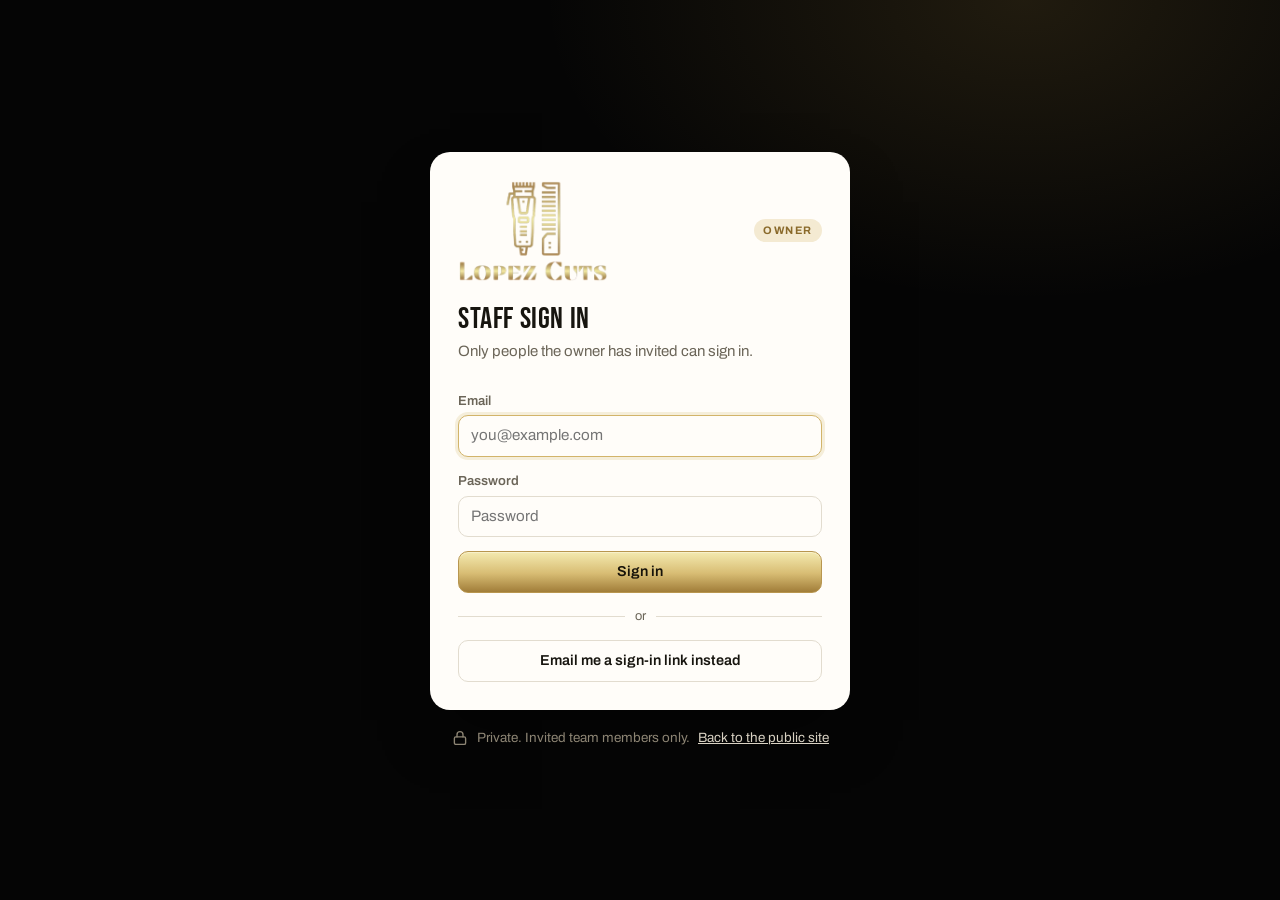
==== commit 053374e0: "New look: black and metallic gold to match the Lopez Cuts logo - Logo in the top bar, footer, owner " ====
--- a/owner/index.html
+++ b/owner/index.html
@@ -7,11 +7,13 @@
 <meta name="claude:viewport-fit-sides" content="cover">
 <meta name="robots" content="noindex, nofollow">
 <meta name="referrer" content="no-referrer">
-<meta name="theme-color" content="#0f0e0c">
-<link rel="icon" href="data:image/svg+xml,%3Csvg xmlns='http://www.w3.org/2000/svg' viewBox='0 0 32 32'%3E%3Crect width='32' height='32' rx='7' fill='%230f0e0c'/%3E%3Ctext x='16' y='23' font-family='Impact,sans-serif' font-size='19' text-anchor='middle' fill='%23c9a24a'%3ELC%3C/text%3E%3C/svg%3E">
+<meta name="theme-color" content="#050505">
+<link rel="icon" type="image/png" sizes="32x32" href="../assets/img/favicon-32.png">
+<link rel="icon" type="image/png" sizes="64x64" href="../assets/img/favicon-64.png">
+<link rel="apple-touch-icon" href="../assets/img/apple-touch-icon.png">
 <link rel="preconnect" href="https://fonts.googleapis.com">
 <link rel="preconnect" href="https://fonts.gstatic.com" crossorigin>
-<link rel="stylesheet" href="https://fonts.googleapis.com/css2?family=Archivo:wght@400;500;600;700&family=Bebas+Neue&display=swap">
+<link rel="stylesheet" href="https://fonts.googleapis.com/css2?family=Archivo:wght@400;500;600;700&family=Bebas+Neue&family=Cinzel:wght@600;700&display=swap">
 <link rel="stylesheet" href="../assets/css/owner.css">
 </head>
 <body>
@@ -48,7 +50,7 @@
 <!-- AUTH -->
 <div class="auth" id="auth" hidden>
   <div class="auth-card">
-    <div class="auth-brand"><span class="pole-mini" aria-hidden="true"></span>Lopez<b>cuts</b><span class="auth-tag">Owner</span></div>
+    <div class="auth-brand"><img class="auth-logo" src="../assets/img/logo-full.png" alt="Lopez Cuts" width="641" height="435"><span class="auth-tag">Owner</span></div>
     <div id="authBody"></div>
   </div>
   <p class="auth-foot"><svg class="ic"><use href="#i-lock"/></svg>Private. Invited team members only. <a href="../">Back to the public site</a></p>
@@ -57,7 +59,7 @@
 <!-- APP -->
 <div class="app" id="app" hidden>
   <aside class="side" id="side">
-    <div class="side-brand"><span class="pole-mini" aria-hidden="true"></span>Lopez<b>cuts</b></div>
+    <div class="side-brand"><img class="side-logo" src="../assets/img/logo-mark.png" alt="" width="149" height="200"><span class="side-word">Lopez Cuts</span></div>
     <nav class="side-nav" id="sideNav" aria-label="Sections"></nav>
     <div class="side-me" id="sideMe"></div>
   </aside>
--- a/assets/css/owner.css
+++ b/assets/css/owner.css
@@ -3,8 +3,8 @@
    and one scrolling work area. Drawers slide in from the right for details. */
 :root {
   --bg: #f1eee7; --surface: #fffdf9; --surface-2: #f7f3ea; --ink: #17150f; --muted: #6b6558; --line: #e2dccf;
-  --side: #0f0e0c; --side-2: #1b1915; --side-text: #d9d2c3; --side-muted: #8d8574;
-  --gold: #c9a24a; --gold-hi: #e3c47a; --gold-text: #8a6a1f; --gold-soft: #f4ead2; --on-gold: #17130a;
+  --side: #050505; --side-2: #161513; --side-text: #d9d2c3; --side-muted: #8d8574;
+  --gold: #d2b46a; --gold-hi: #efe2a2; --gold-text: #8a6a2b; --gold-grad: linear-gradient(180deg, #f4eab0 0%, #d8bd74 38%, #a07c38 72%, #d9c07c 100%); --gold-soft: #f4ead2; --on-gold: #17130a;
   --good: #2b7a4b; --good-soft: #e0f0e6; --warn: #9a6300; --warn-soft: #fbefd6; --bad: #b0372b; --bad-soft: #f8e1de; --info: #2c5a94; --info-soft: #e1eaf6;
   --open: #fffdf9; --closed: #ece7dc;
   --shadow: 0 1px 2px rgb(30 24 10 / 5%), 0 8px 24px rgb(30 24 10 / 7%);
@@ -46,8 +46,8 @@
 .btn:hover { border-color: var(--gold); }
 .btn:active { transform: scale(.98); }
 .btn[disabled] { opacity: .5; cursor: not-allowed; }
-.btn.gold { background: var(--gold); border-color: var(--gold); color: var(--on-gold); }
-.btn.gold:hover { background: var(--gold-hi); border-color: var(--gold-hi); }
+.btn.gold { background: var(--gold-grad); background-size: 100% 140%; border-color: #b8964f; color: var(--on-gold); box-shadow: inset 0 1px 0 rgb(255 255 255 / 35%); transition: background-position .4s var(--ease); }
+.btn.gold:hover { background-position: 50% 100%; border-color: #b8964f; }
 .btn.dark { background: var(--ink); color: var(--bg); border-color: var(--ink); }
 .btn.ghost { background: transparent; border-color: transparent; }
 .btn.ghost:hover { background: var(--surface-2); border-color: var(--line); }
@@ -60,7 +60,7 @@
 .icon-btn:hover { border-color: var(--gold); }
 .f { display: grid; gap: 5px; font-size: .82rem; font-weight: 600; color: var(--muted); min-width: 0; }
 .f input, .f select, .f textarea, input.inp, select.inp { font: 400 .95rem/1.3 var(--body); color: var(--ink); background: var(--surface); border: 1px solid var(--line); border-radius: 10px; padding: 10px 12px; width: 100%; min-width: 0; transition: border-color .15s, box-shadow .15s; }
-.f input:focus, .f select:focus, .f textarea:focus, .inp:focus { outline: none; border-color: var(--gold); box-shadow: 0 0 0 3px rgb(201 162 74 / 20%); }
+.f input:focus, .f select:focus, .f textarea:focus, .inp:focus { outline: none; border-color: var(--gold); box-shadow: 0 0 0 3px rgb(210 180 106 / 22%); }
 .f textarea { min-height: 80px; resize: vertical; }
 .f .hint { font-weight: 400; font-size: .78rem; }
 .row { display: flex; gap: 10px; flex-wrap: wrap; align-items: center; }
@@ -197,7 +197,7 @@
 .appt { display: grid; grid-template-columns: 70px minmax(0, 1fr) auto; gap: 14px; align-items: start; padding: 14px; border: 1px solid var(--line); border-radius: 14px; background: var(--surface); transition: border-color .15s, transform .15s var(--ease), box-shadow .15s; cursor: pointer; position: relative; }
 .appt:hover { border-color: var(--gold); box-shadow: var(--shadow); }
 .appt.past { opacity: .62; }
-.appt.now { border-color: var(--gold); box-shadow: 0 0 0 3px rgb(201 162 74 / 18%); }
+.appt.now { border-color: var(--gold); box-shadow: 0 0 0 3px rgb(210 180 106 / 18%); }
 .appt .tm { font: 400 1.5rem/1 var(--display); letter-spacing: .02em; }
 .appt .tm small { display: block; font: 500 .74rem/1.4 var(--body); color: var(--muted); letter-spacing: 0; }
 .appt .who { font-weight: 700; display: flex; align-items: center; gap: 8px; flex-wrap: wrap; }
@@ -376,3 +376,11 @@
   *, *::before, *::after { animation-duration: .001ms !important; animation-iteration-count: 1 !important; transition-duration: .001ms !important; }
   .pole-mini { animation: none !important; }
 }
+
+
+/* ---------- Lopez Cuts logo ---------- */
+.auth-logo { width: 150px; height: auto; display: block; }
+.auth-brand { justify-content: space-between; }
+.side-logo { height: 34px; width: auto; display: block; }
+.side-word { font: 700 1.15rem/1 'Cinzel', Georgia, serif; letter-spacing: .06em; background: var(--gold-grad); -webkit-background-clip: text; background-clip: text; color: transparent; white-space: nowrap; }
+.avatar { background: var(--gold-grad); }
